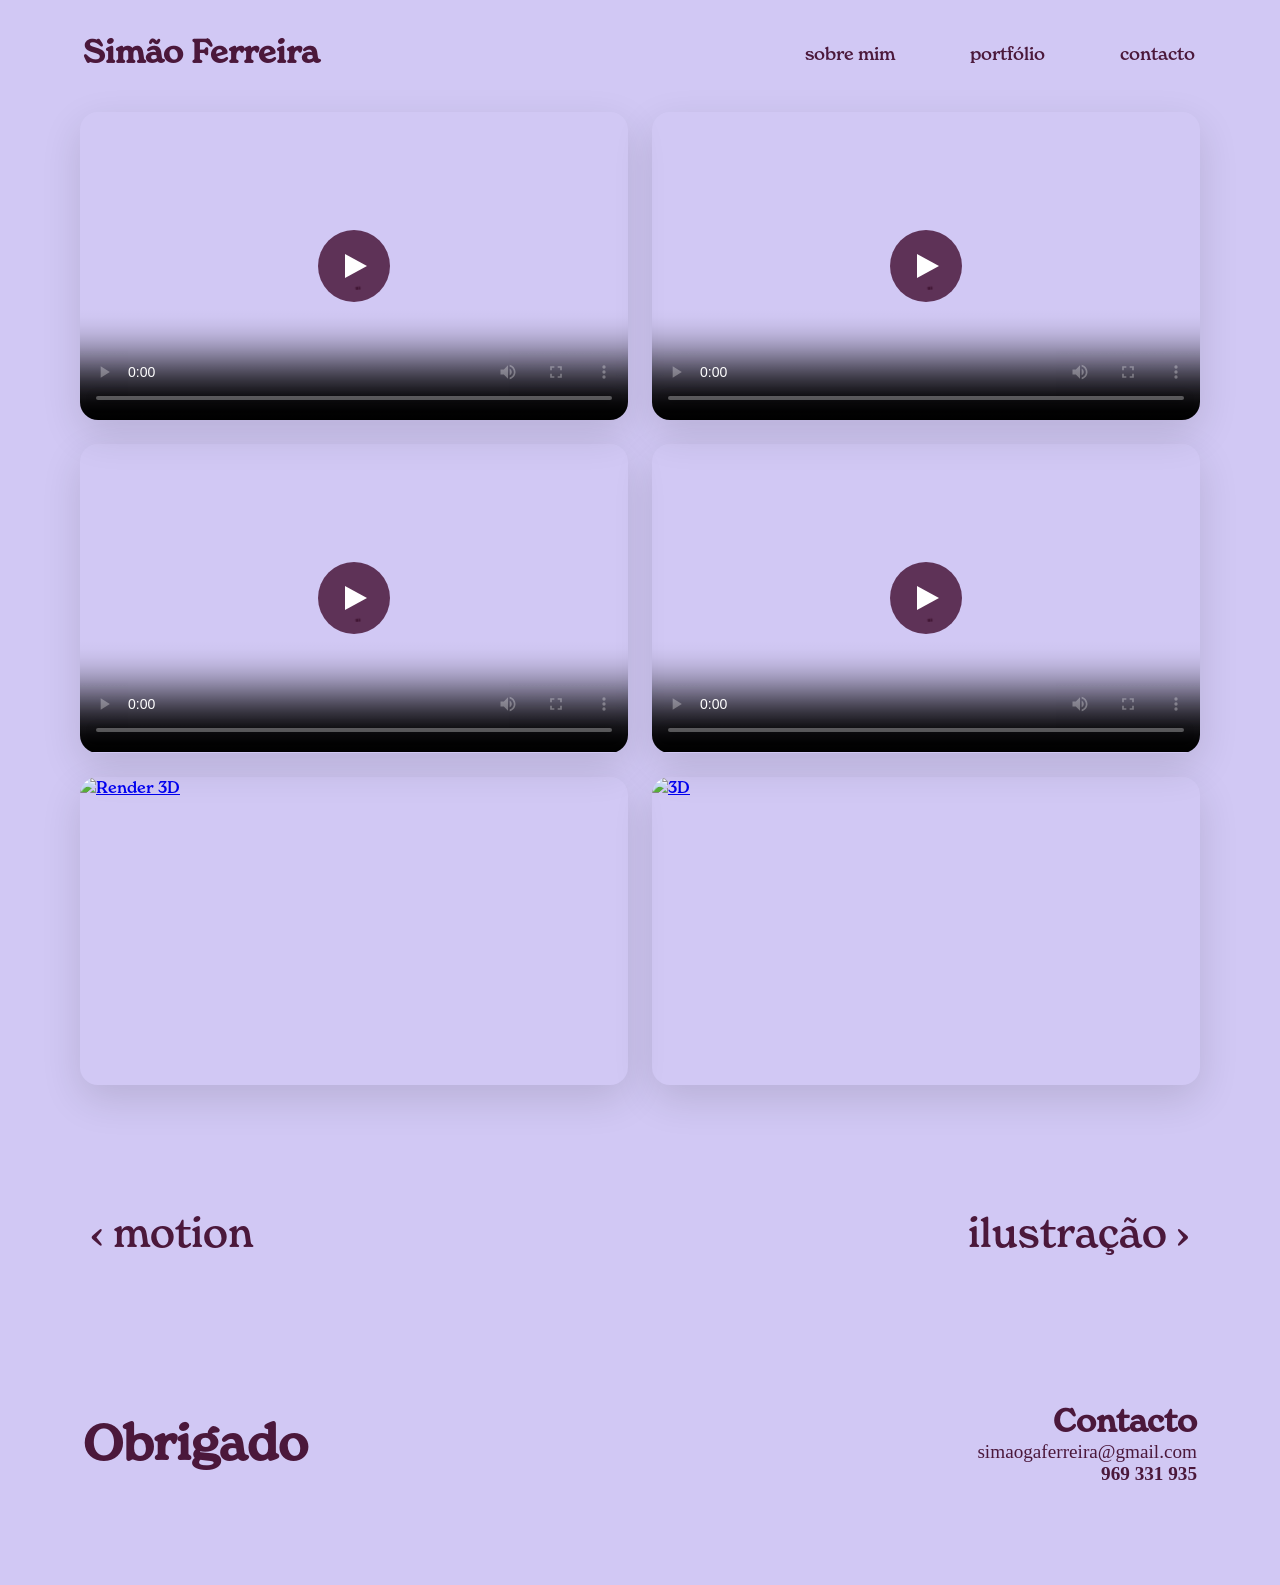
==== 3d.html @ 0c0d63fd "primeiro commit com LFS" ====
<!DOCTYPE html>
<html lang="PT">
<head>
    <meta charset="UTF-8">
    <meta http-equiv="X-UA-Compatible" content="IE=edge">
    <meta name="viewport" content="width=device-width, initial-scale=1.0">
    <title>Portfólio</title>
    <link rel="stylesheet" href="../static/style.css">
</head>

<body>
    <header class="header">
        <div class="header-left">Simão Ferreira</div>
        <nav class="header-right">
            <div class = buttons >
            <a href="index.html" class="button">sobre mim</a>
            <a href="portfolio.html" class="button">portfólio</a>
            <a href="contacto.html" class="button">contacto</a>
            </div>
        </nav>
    </header>

    <main class="video-page">
        <section class="video-grid">
            <div class="video-card">
                <div class="video-player">
                    <video preload="metadata" poster="../static/photos/3d-poster1.png" controls>
                        <source src="../static/videos/3d-1.mp4" type="video/mp4">
                        Seu navegador não suporta vídeo.
                    </video>
                    <button class="video-play" aria-label="Play vídeo"></button>
                </div>
            </div>
            <div class="video-card">
                <div class="video-player">
                    <video preload="metadata" poster="../static/photos/3d-poster2.png" controls>
                        <source src="../static/videos/3d-2.mp4" type="video/mp4">
                        Seu navegador não suporta vídeo.
                    </video>
                    <button class="video-play" aria-label="Play vídeo"></button>
                </div>
            </div>
            <div class="video-card">
                <div class="video-player">
                    <video preload="metadata" poster="../static/photos/3d-poster3.png" controls>
                        <source src="../static/videos/3d-3.mp4" type="video/mp4">
                        Seu navegador não suporta vídeo.
                    </video>
                    <button class="video-play" aria-label="Play vídeo"></button>
                </div>
            </div>
            <div class="video-card">
                <div class="video-player">
                    <video preload="metadata" poster="../static/photos/3d-poster4.jpg" controls>
                        <source src="../static/videos/3d-4.mp4" type="video/mp4">
                        Seu navegador não suporta vídeo.
                    </video>
                    <button class="video-play" aria-label="Play vídeo"></button>
                </div>
            </div>
            <div class="video-card">
                <div class="image-player">
                    <a href="../static/photos/3d-1.png" target="_blank" rel="noopener">
                        <img src="../static/photos/3d-1.png" alt="Render 3D" />
                    </a>
                </div>
            </div>
            <div class="video-card">
                <div class="image-player">
                    <a href="../static/photos/3d.png" target="_blank" rel="noopener">
                        <img src="../static/photos/3d.png" alt="3D" />
                    </a>
                </div>
            </div>
        </section>
    </main>

    <div class="category-nav">
        <a href="motion.html" class="nav-prev"><span class="arrow">‹</span> <span class="label">motion</span></a>
        <a href="ilustracao.html" class="nav-next"><span class="label">ilustração</span> <span class="arrow">›</span></a>
    </div>

    <footer class="footer">
        <div style="display: flex; justify-content: space-between; align-items: center; width: 100%;">
            <div style="font-family: 'New Spirit Medium', serif; font-size: 3rem; color: #4b183b; margin-left: 80px; font-weight: bold">Obrigado</div>
            <div style="text-align: right; margin-right: 80px;">
                <div style="font-family: 'New Spirit Medium', serif; font-size: 2rem; color: #4b183b; font-weight: bold">Contacto</div>
                <div style="font-family: 'Roboto Slab', serif; font-size: 1.2rem; color: #4b183b;">simaogaferreira@gmail.com</div>
                <div style="font-family: 'Roboto Slab', serif; font-size: 1.2rem; color: #4b183b; font-weight: bold;">969 331 935</div>
            </div>
        </div>
    </footer>

    <script>
        document.querySelectorAll('.video-player').forEach((player) => {
            const video = player.querySelector('video');
            const button = player.querySelector('.video-play');

            const updateState = () => {
                if (video.paused) {
                    player.classList.remove('playing');
                    button.style.opacity = '1';
                } else {
                    player.classList.add('playing');
                    button.style.opacity = '0';
                }
            };

            button.addEventListener('click', () => {
                if (video.paused) {
                    video.controls = true;
                    video.play();
                } else {
                    video.pause();
                }
            });

            video.addEventListener('play', updateState);
            video.addEventListener('pause', updateState);
            video.addEventListener('ended', () => {
                video.controls = false;
                updateState();
            });

            player.addEventListener('mouseenter', () => {
                player.classList.add('hovered');
            });
            player.addEventListener('mouseleave', () => {
                player.classList.remove('hovered');
            });

            updateState();
        });
    </script>
</body>
</html>
---- static/style.css ----
@font-face {
	font-family: 'New Spirit Medium';
	src: url('./font/new-spirit-medium/new-spirit-medium.otf') format('truetype');
	font-weight: normal;
	font-style: normal;
	font-display: swap;
}

/* Global sizing to prevent overflow from padding/margins */
*, *::before, *::after {
	box-sizing: border-box;
}

body {
	background: #D1C8F4;
	font-family: 'New Spirit Medium', serif;

	margin: 0;
	padding: 0;
	display: flex;
	flex-direction: column;
	min-height: 100vh;
	overflow-x: hidden;
}

.header {
	display: flex;
	justify-content: space-between;
	align-items: center;
	padding: 32px 48px 0 48px;
	font-size: 1.5rem;
	color: #4b183b;
}
.header-left {
	font-weight: bold;
	font-size: 2rem;
	margin-left: 35px;
}
.header-right a {
	color: #4b183b;
	text-decoration: none;
	margin-left: 32px;
	font-size: 1.1rem;
	border-bottom: 1px solid transparent;
	transition: border-color 0.2s;
	margin-right: 37px;
}
.header-right a:hover {
	border-bottom: 1px solid #4b183b;
}

.main-content {
	display: flex;
	justify-content: space-between;
	align-items: flex-start;
	margin: 10px 48px 0 80px;
}
.about-text {
	flex: 1;
	max-width: 700px;
	color: #4b183b;
}
.about-text h1 {
	font-size: 5rem;
	font-weight: bold;
	margin-bottom: 24px;
}
.about-text p {
	font-size: 1.7rem;
	margin-bottom: 18px;
	line-height: 1.1;
}
.about-image {
	flex: 1;
	display: flex;
	justify-content: center;
	align-items: center;
	margin: 69px 0 0 135px;
}
.about-image img {
	max-width: 867px;
	width: 100%;
	border-radius: 8px;
	box-shadow: 0 4px 24px rgba(0,0,0,0.12);
}

html, body {
	height: 100%;
}
.footer {
	text-align: center;
	color: #4b183b;
	font-size: 1.1rem;
	margin-top: auto;
	padding: 100px 3px;
}
.footer-index {
	padding: 50px 3px;
}
.footer-content {
	font-weight: bold;
}



.portfolio-intro {
    max-width: 1000px;
    margin: 0 auto 0px;
    padding: 0 3px;
    text-align: center;
    color: #4b183b;
    margin-top: 50px;
}

.portfolio-intro p {
    font-size: 2.3rem;
    line-height: 1.2;
    margin: 0.7em auto;
    max-width: 1000px;
	font-weight: bold;
}

.projects-grid {
    display: grid;
    grid-template-columns: repeat(3, 1fr);
    gap: 40px;
    padding: 40px;
    margin-top: 40px;
}

.project {
    position: relative;
    overflow: hidden;
    border-radius: 35px;
    cursor: pointer;
}

.project img {
    width: 100%;
    height: 400px;
    object-fit: cover;
    transition: 0.4s ease;
}

/* Overlay com texto */
.project .overlay {
    position: absolute;
    top: 0;
    left: 0;
    width: 100%;
    height: 100%;
    background: rgba(80, 0, 120, 0.7); /* cor roxa translúcida */
    color: white;
    font-size: 1.8rem;
    font-weight: bold;
    display: flex;
    justify-content: center;
    align-items: center;
    opacity: 0;
    transition: 0.4s ease;
}

/* Efeito hover */
.project:hover img {
    transform: scale(1.1);
    filter: blur(2px);
}

.project:hover .overlay {
    opacity: 1;
}

/* Contato */
.contact-text {
    flex: 1;
    max-width: 650px;
    color: #4b183b;
}

.contact-text h1 {
    font-size: 5rem;
    font-weight: bold;
    margin-bottom: 24px;
}

.contact-text p {
    font-size: 1.7rem;
    line-height: 1.2;
    margin-bottom: 18px;
}

.contact-info a {
    color: #4b183b;
    text-decoration: none;
    font-weight: bold;
}

.contact-form {
    flex: 1;
    max-width: 650px;
    padding: 40px 45px;
    background: rgba(255, 255, 255, 0.14);
    border: 2px solid rgba(75, 24, 59, 0.5);
    border-radius: 40px;
    box-shadow: 0 14px 40px rgba(0,0,0,0.1);
    backdrop-filter: blur(12px);
	margin-right: 32px;
    margin-top: 65px;
}

.contact-form form {
    display: flex;
    flex-direction: column;
}

.form-row {
    display: flex;
    gap: 18px;
    margin-bottom: 18px;
}

.form-group {
    display: flex;
    flex-direction: column;
    flex: 1;
    font-size: 1.1rem;
    color: #4b183b;
}

.form-group span {
    margin-bottom: 10px;
}

.form-group input,
.form-group textarea {
    padding: 18px 20px;
    border-radius: 30px;
    border: 2px solid rgba(75, 24, 59, 0.6);
    background: rgba(255, 255, 255, 0.6);
    font-size: 1.1rem;
    color: #4b183b;
    outline: none;
    transition: border-color 0.2s, box-shadow 0.2s;
}

.form-group input:focus,
.form-group textarea:focus {
    border-color: rgba(75, 24, 59, 0.9);
    box-shadow: 0 0 0 4px rgba(75, 24, 59, 0.14);
}

.form-group textarea {
    resize: vertical;
    min-height: 150px;
}

.submit-button {
    width: 180px;
    padding: 18px 0;
    margin-top: 8px;
    border: none;
    border-radius: 50px;
    font-size: 1.3rem;
    font-weight: bold;
    color: #fff;
    background: #4b183b;
    cursor: pointer;
    align-self: flex-start;
    transition: transform 0.2s, box-shadow 0.2s;
}

.submit-button:hover {
    transform: translateY(-2px);
    box-shadow: 0 12px 20px rgba(75, 24, 59, 0.25);
}

@media (max-width: 960px) {
    .main-content {
        flex-direction: column;
        margin: 40px 32px 0 32px;
    }

    .about-image {
        margin: 40px 0 0 0;
    }

    .contact-form {
        margin-top: 50px;
    }

    .form-row {
        flex-direction: column;
    }
}

/* Gallery Fotografia / Ilustração */
.gallery-container {
    flex: 1;
    padding: 48px 60px;
    margin: 0 auto;
    width: 100%;
    max-width: 100%;
    box-sizing: border-box;
}

.gallery-grid {
    column-count: 2;
    column-gap: 100px;
    width: 100%;
}

.gallery-item {
    display: block;
    width: 100%;
    position: relative;
    overflow: hidden;
    font-size: initial;
    margin-bottom: 40px;
    margin-top: 0px;
    break-inside: avoid;
}

.gallery-item img {
    width: 100%;
    height: auto;
    display: block;
}

/* Gallery com largura total (sem espaço nos cantos) */
.gallery-container-fullwidth {
    padding: 30px 0;
    margin: 0;
}

/* Gallery sem espaço entre imagens (fotografia.html) */
.gallery-container-fullwidth .gallery-grid {
    column-gap: 0;
}

.gallery-container-fullwidth .gallery-item {
    margin-bottom: 0;
    margin-top: 0;
}

/* Vídeos */
.video-page {
    flex: 1;
    padding: 40px 80px 60px;
    display: flex;
    flex-direction: column;
    gap: 48px;
}

.video-row {
    display: flex;
    justify-content: center;
    width: 100%;
}

.video-card-large {
    width: min(92vw, 1400px);
    max-width: 100%;
    aspect-ratio: 16 / 9;  /* adiciona isto */
    overflow: hidden;
    border-radius: 18px;
    box-shadow: 0 14px 40px rgba(0,0,0,0.12);
}

.video-card-large video {
    width: 100%;
    height: 100%;
    object-fit: contain;
    display: block;
}

.video-card {
    width: 100%;
    aspect-ratio: 16 / 9;
    margin: 0;
    overflow: hidden;
    border-radius: 18px;
    box-shadow: 0 14px 40px rgba(0,0,0,0.12);
}

.video-card video {
    width: 100%;
    height: 100%;
    object-fit: contain;
    display: block;
}

.video-text {
    max-width: 900px;
    margin: 0 auto;
    text-align: center;
    color: #4b183b;
    font-size: 1.6rem;
    line-height: 1.4;
}

.video-grid {
    display: grid;
    grid-template-columns: repeat(auto-fit, minmax(460px, 1fr));
    justify-content: center;
    gap: 24px;
    width: 100%;
    max-width: 1280px;
    margin: 0 auto;
}
.video-player {
    position: relative;
    width: 100%;
    height: 100%;
}

.image-player {
    position: relative;
    width: 100%;
    height: 100%;
}

.image-player img {
    width: 100%;
    height: 100%;
    object-fit: cover;
    display: block;
}

.video-play {
    position: absolute;
    top: 50%;
    left: 50%;
    transform: translate(-50%, -50%);
    width: 72px;
    height: 72px;
    background: rgba(75, 24, 59, 0.85);
    border: none;
    border-radius: 50%;
    cursor: pointer;
    z-index: 10;
}
.video-play::after {
    content: '';
    display: block;
    width: 0;
    height: 0;
    border-style: solid;
    border-width: 12px 0 12px 22px;
    border-color: transparent transparent transparent #ffffff;
    margin-left: 35%;
}

@media (max-width: 960px) {
    .video-page {
        padding: 30px 24px;
        gap: 32px;
    }

    .video-card {
        width: 100%;
    }

    .video-card-large {
        width: 100%;
    }

    .video-grid {
        gap: 18px;
    }
}

.gallery-container-grid {
    flex: 1;
    padding: 48px 60px;
    margin: 0;
    width: 100%;
    max-width: 100%;
    box-sizing: border-box;
}

.gallery-grid-3x3 {
    column-count: 3;
    column-gap: 60px;
    width: 100%;
}

.gallery-item-grid {
    display: inline-block;
    width: 100%;
    position: relative;
    overflow: hidden;
    margin-bottom: 30px;
    margin-top: 30px;
    break-inside: avoid;
}

.gallery-item-grid img {
    width: 100%;
    height: auto;
    display: block;
}

@media (max-width: 768px) {
    .gallery-grid {
        column-count: 1;
    }

    .gallery-item {
        width: 100%;
    }

    .gallery-grid-3x3 {
        grid-template-columns: repeat(2, 1fr);
        gap: 20px;
    }
}

@media (max-width: 480px) {
    .gallery-grid-3x3 {
        grid-template-columns: 1fr;
        gap: 16px;
    }
}

/* Navegação entre categorias */
.category-nav {
    display: flex;
    justify-content: space-between;
    align-items: center;
    padding: 60px 80px 40px;
    color: #4b183b;
    font-family: 'New Spirit Medium', serif;
    font-size: 2.5rem;
}

.category-nav a {
    text-decoration: none;
    color: inherit;
    display: inline-flex;
    align-items: center;
    gap: 0.6rem;
    padding: 0.2rem 0.6rem;
}

.category-nav a:hover {
    text-decoration: underline;
}

.category-nav .arrow {
    font-size: 2.5rem;
}

@media (max-width: 768px) {
    .category-nav {
        flex-direction: column;
        gap: 14px;
        padding: 40px 40px 30px;
    }
}
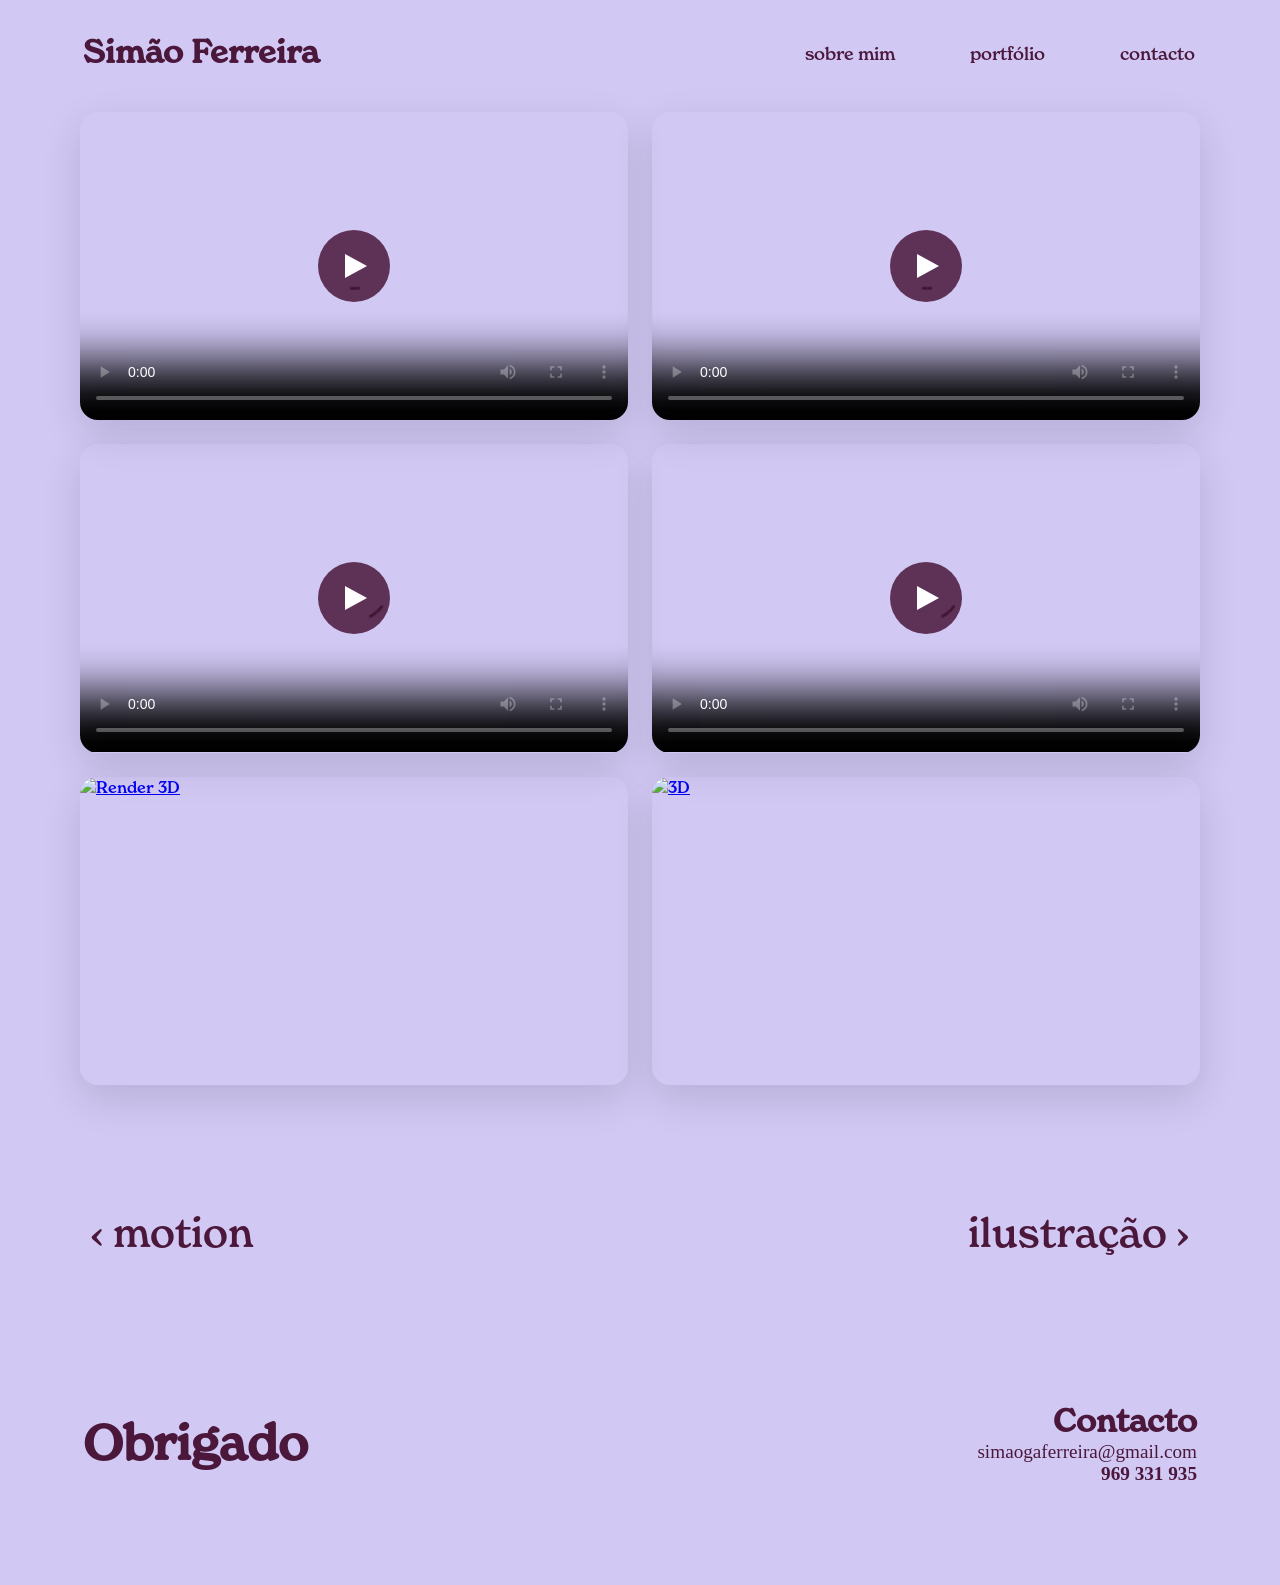
==== commit 1e270cae: "corrigir caminhos das imagens" ====
--- a/3d.html
+++ b/3d.html
@@ -5,7 +5,7 @@
     <meta http-equiv="X-UA-Compatible" content="IE=edge">
     <meta name="viewport" content="width=device-width, initial-scale=1.0">
     <title>Portfólio</title>
-    <link rel="stylesheet" href="../static/style.css">
+    <link rel="stylesheet" href="static/style.css">
 </head>
 
 <body>
@@ -24,8 +24,8 @@
         <section class="video-grid">
             <div class="video-card">
                 <div class="video-player">
-                    <video preload="metadata" poster="../static/photos/3d-poster1.png" controls>
-                        <source src="../static/videos/3d-1.mp4" type="video/mp4">
+                    <video preload="metadata" poster="static/photos/3d-poster1.png" controls>
+                        <source src="static/videos/3d-1.mp4" type="video/mp4">
                         Seu navegador não suporta vídeo.
                     </video>
                     <button class="video-play" aria-label="Play vídeo"></button>
@@ -33,8 +33,8 @@
             </div>
             <div class="video-card">
                 <div class="video-player">
-                    <video preload="metadata" poster="../static/photos/3d-poster2.png" controls>
-                        <source src="../static/videos/3d-2.mp4" type="video/mp4">
+                    <video preload="metadata" poster="static/photos/3d-poster2.png" controls>
+                        <source src="static/videos/3d-2.mp4" type="video/mp4">
                         Seu navegador não suporta vídeo.
                     </video>
                     <button class="video-play" aria-label="Play vídeo"></button>
@@ -42,8 +42,8 @@
             </div>
             <div class="video-card">
                 <div class="video-player">
-                    <video preload="metadata" poster="../static/photos/3d-poster3.png" controls>
-                        <source src="../static/videos/3d-3.mp4" type="video/mp4">
+                    <video preload="metadata" poster="static/photos/3d-poster3.png" controls>
+                        <source src="static/videos/3d-3.mp4" type="video/mp4">
                         Seu navegador não suporta vídeo.
                     </video>
                     <button class="video-play" aria-label="Play vídeo"></button>
@@ -51,8 +51,8 @@
             </div>
             <div class="video-card">
                 <div class="video-player">
-                    <video preload="metadata" poster="../static/photos/3d-poster4.jpg" controls>
-                        <source src="../static/videos/3d-4.mp4" type="video/mp4">
+                    <video preload="metadata" poster="static/photos/3d-poster4.jpg" controls>
+                        <source src="static/videos/3d-4.mp4" type="video/mp4">
                         Seu navegador não suporta vídeo.
                     </video>
                     <button class="video-play" aria-label="Play vídeo"></button>
@@ -60,15 +60,15 @@
             </div>
             <div class="video-card">
                 <div class="image-player">
-                    <a href="../static/photos/3d-1.png" target="_blank" rel="noopener">
-                        <img src="../static/photos/3d-1.png" alt="Render 3D" />
+                    <a href="static/photos/3d-1.png" target="_blank" rel="noopener">
+                        <img src="static/photos/3d-1.png" alt="Render 3D" />
                     </a>
                 </div>
             </div>
             <div class="video-card">
                 <div class="image-player">
-                    <a href="../static/photos/3d.png" target="_blank" rel="noopener">
-                        <img src="../static/photos/3d.png" alt="3D" />
+                    <a href="static/photos/3d.png" target="_blank" rel="noopener">
+                        <img src="static/photos/3d.png" alt="3D" />
                     </a>
                 </div>
             </div>
--- a/static/style.css
+++ b/static/style.css
@@ -1,6 +1,6 @@
 @font-face {
 	font-family: 'New Spirit Medium';
-	src: url('./font/new-spirit-medium/new-spirit-medium.otf') format('truetype');
+	src: url('font/new-spirit-medium/new-spirit-medium.otf') format('truetype');
 	font-weight: normal;
 	font-style: normal;
 	font-display: swap;
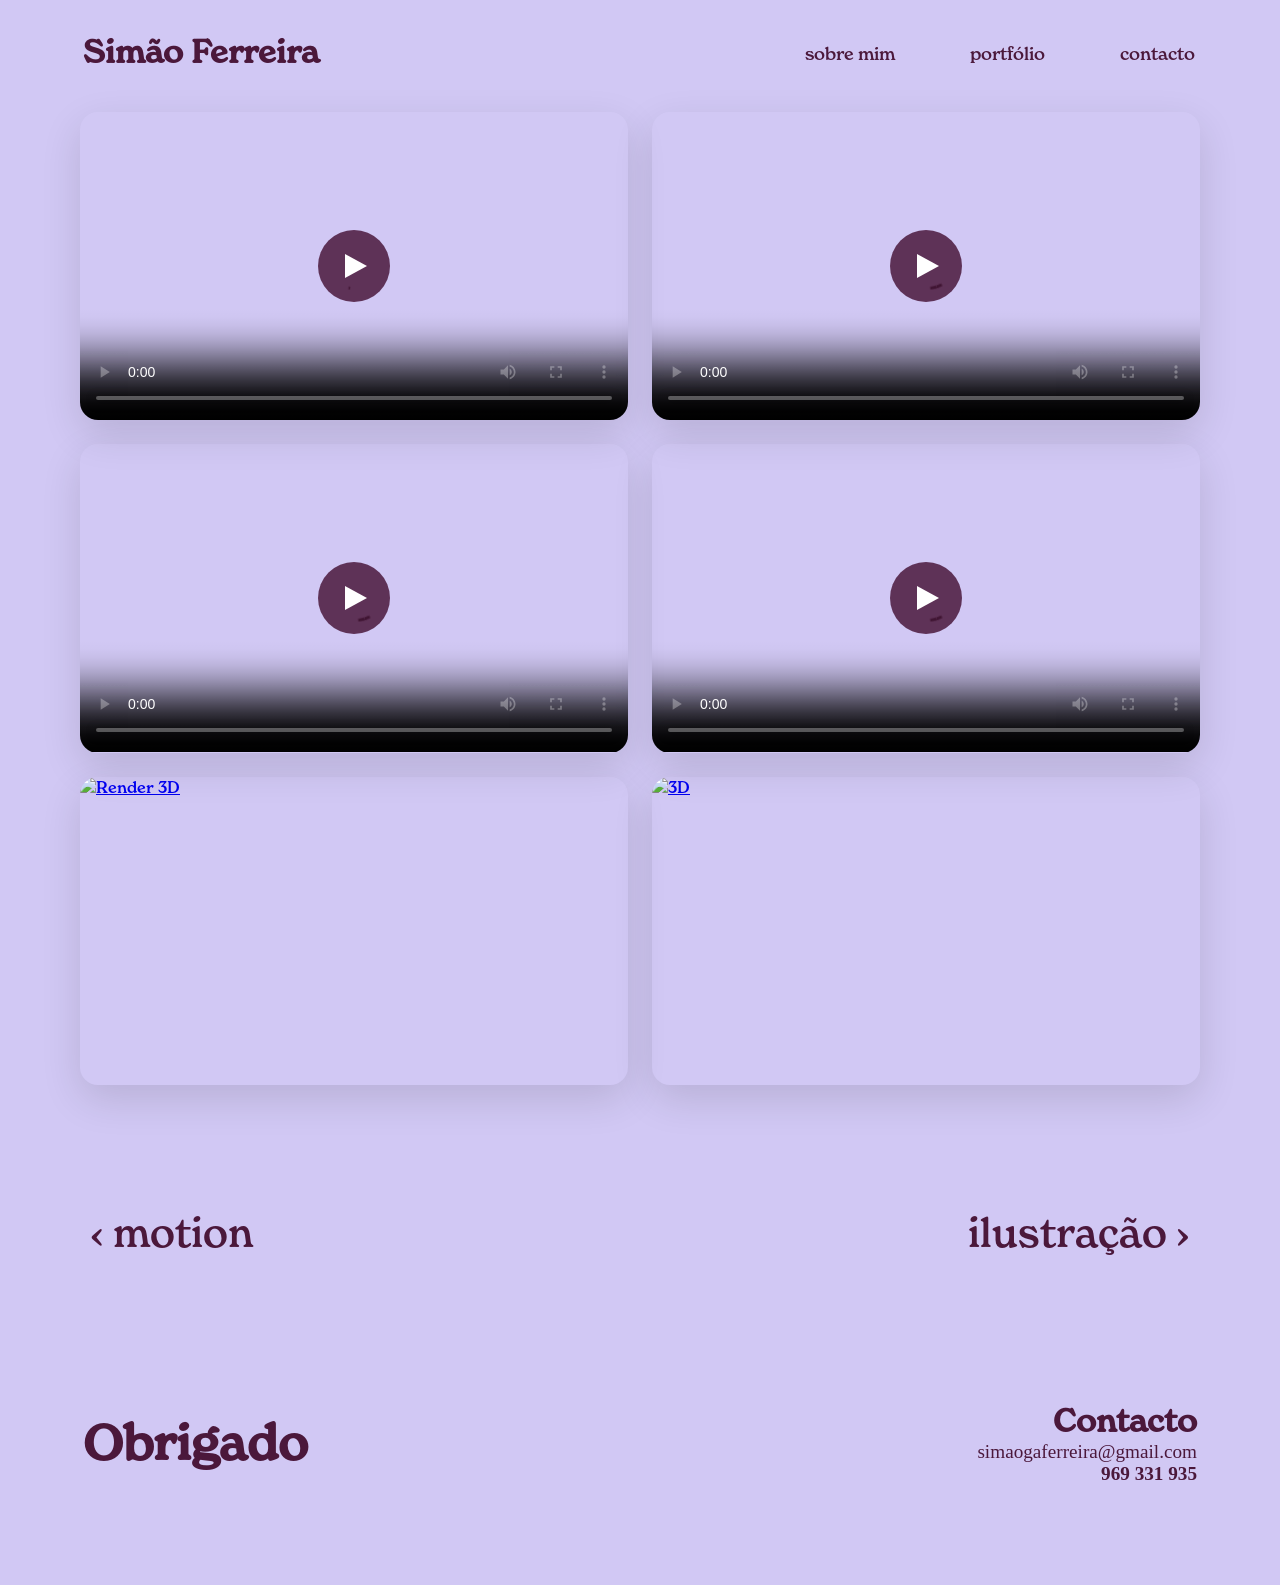
==== commit df4c69a3: "corrigir caminhos relativos para GitHub Pages" ====
--- a/3d.html
+++ b/3d.html
@@ -25,7 +25,7 @@
             <div class="video-card">
                 <div class="video-player">
                     <video preload="metadata" poster="static/photos/3d-poster1.png" controls>
-                        <source src="static/videos/3d-1.mp4" type="video/mp4">
+                        <source src="./static/videos/3d-1.mp4" type="video/mp4">
                         Seu navegador não suporta vídeo.
                     </video>
                     <button class="video-play" aria-label="Play vídeo"></button>
@@ -33,7 +33,7 @@
             </div>
             <div class="video-card">
                 <div class="video-player">
-                    <video preload="metadata" poster="static/photos/3d-poster2.png" controls>
+                    <video preload="metadata" poster="./static/photos/3d-poster2.png" controls>
                         <source src="static/videos/3d-2.mp4" type="video/mp4">
                         Seu navegador não suporta vídeo.
                     </video>
@@ -42,8 +42,8 @@
             </div>
             <div class="video-card">
                 <div class="video-player">
-                    <video preload="metadata" poster="static/photos/3d-poster3.png" controls>
-                        <source src="static/videos/3d-3.mp4" type="video/mp4">
+                    <video preload="metadata" poster="./static/photos/3d-poster3.png" controls>
+                        <source src="./static/videos/3d-3.mp4" type="video/mp4">
                         Seu navegador não suporta vídeo.
                     </video>
                     <button class="video-play" aria-label="Play vídeo"></button>
@@ -51,8 +51,8 @@
             </div>
             <div class="video-card">
                 <div class="video-player">
-                    <video preload="metadata" poster="static/photos/3d-poster4.jpg" controls>
-                        <source src="static/videos/3d-4.mp4" type="video/mp4">
+                    <video preload="metadata" poster="./static/photos/3d-poster4.jpg" controls>
+                        <source src="./static/videos/3d-4.mp4" type="video/mp4">
                         Seu navegador não suporta vídeo.
                     </video>
                     <button class="video-play" aria-label="Play vídeo"></button>
@@ -60,15 +60,15 @@
             </div>
             <div class="video-card">
                 <div class="image-player">
-                    <a href="static/photos/3d-1.png" target="_blank" rel="noopener">
-                        <img src="static/photos/3d-1.png" alt="Render 3D" />
+                    <a href="./static/photos/3d-1.png" target="_blank" rel="noopener">
+                        <img src="./static/photos/3d-1.png" alt="Render 3D" />
                     </a>
                 </div>
             </div>
             <div class="video-card">
                 <div class="image-player">
-                    <a href="static/photos/3d.png" target="_blank" rel="noopener">
-                        <img src="static/photos/3d.png" alt="3D" />
+                    <a href="./static/photos/3d.png" target="_blank" rel="noopener">
+                        <img src="./static/photos/3d.png" alt="3D" />
                     </a>
                 </div>
             </div>
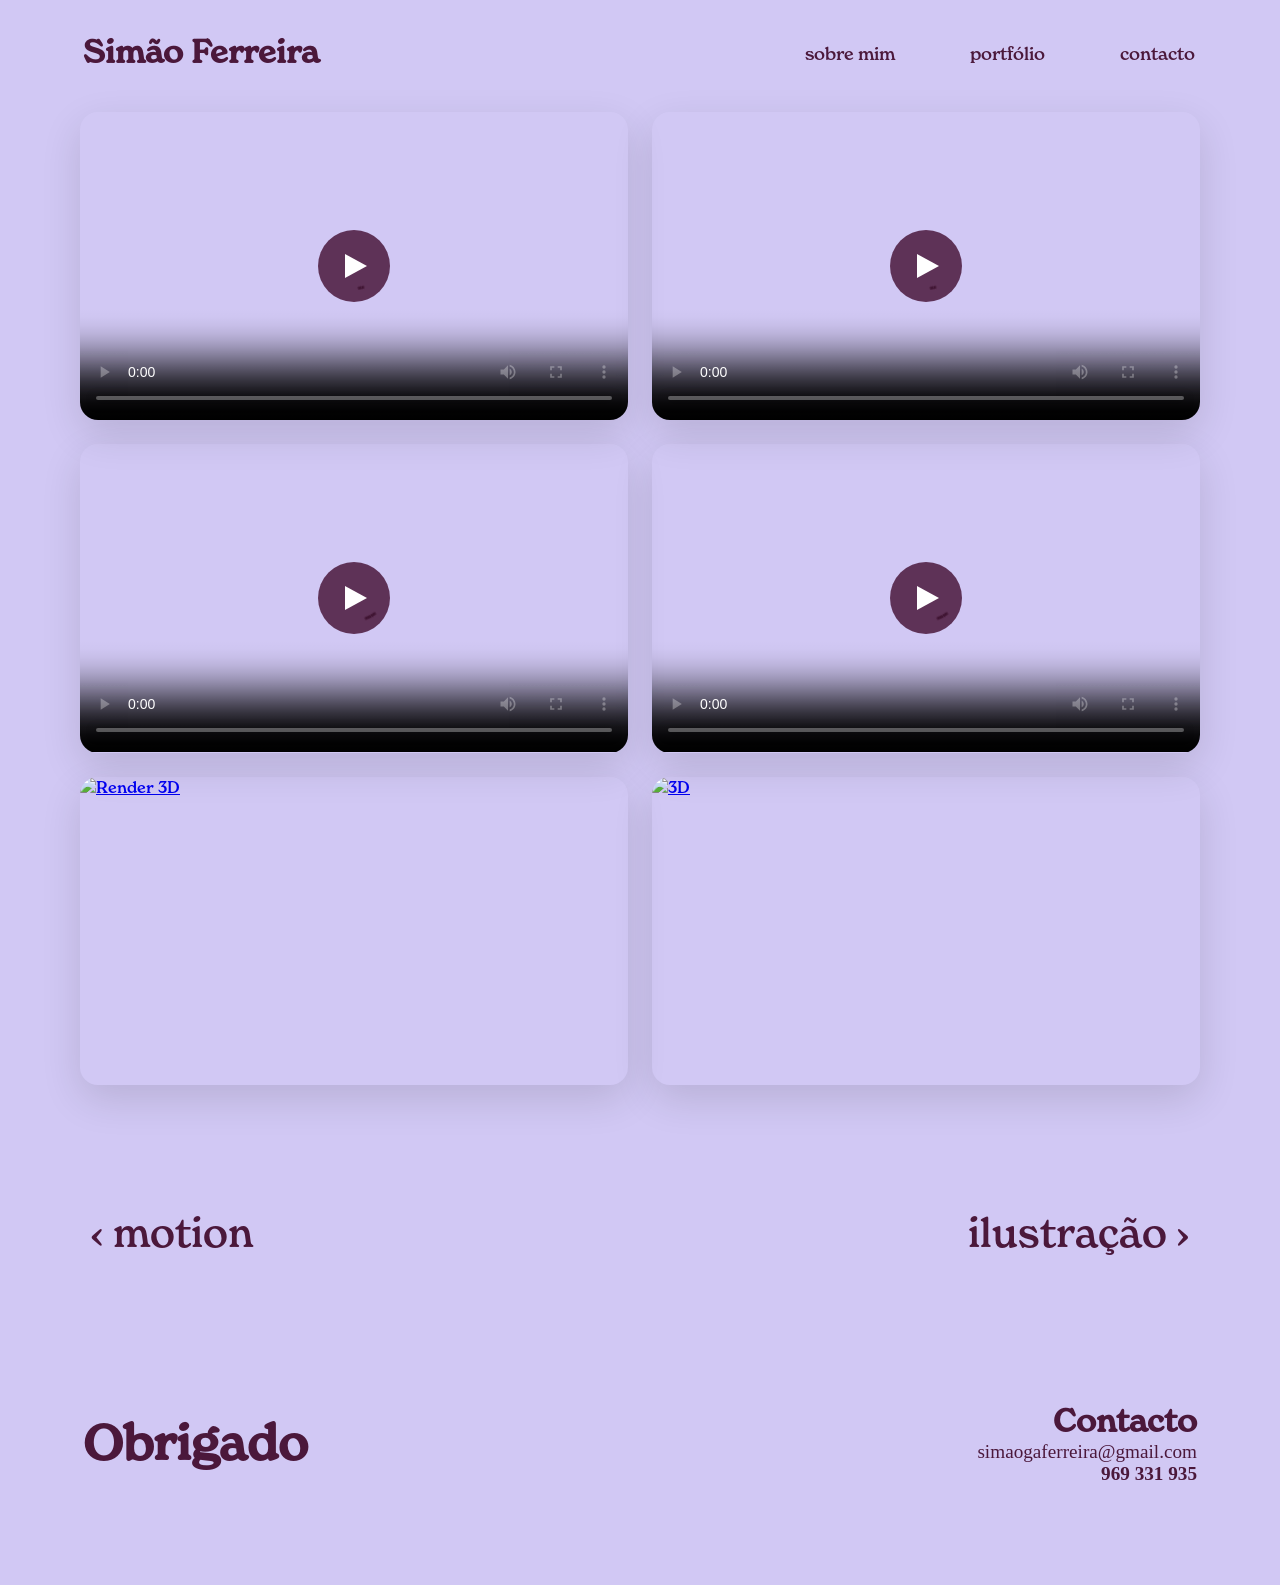
==== commit ca187802: "corrigir caminhos relativos para GitHub Pages" ====
--- a/3d.html
+++ b/3d.html
@@ -24,8 +24,8 @@
         <section class="video-grid">
             <div class="video-card">
                 <div class="video-player">
-                    <video preload="metadata" poster="static/photos/3d-poster1.png" controls>
-                        <source src="./static/videos/3d-1.mp4" type="video/mp4">
+                    <video preload="metadata" poster="https://media.githubusercontent.com/media/simaogaferreira-8/portfolio/main/static/photos/3d-poster1.png" controls>
+                        <source src="https://media.githubusercontent.com/media/simaogaferreira-8/portfolio/main/static/videos/3d-1.mp4" type="video/mp4">
                         Seu navegador não suporta vídeo.
                     </video>
                     <button class="video-play" aria-label="Play vídeo"></button>
@@ -33,8 +33,8 @@
             </div>
             <div class="video-card">
                 <div class="video-player">
-                    <video preload="metadata" poster="./static/photos/3d-poster2.png" controls>
-                        <source src="static/videos/3d-2.mp4" type="video/mp4">
+                    <video preload="metadata" poster="https://media.githubusercontent.com/media/simaogaferreira-8/portfolio/main/static/photos/3d-poster2.png" controls>
+                        <source src="https://media.githubusercontent.com/media/simaogaferreira-8/portfolio/main/static/videos/3d-2.mp4" type="video/mp4">
                         Seu navegador não suporta vídeo.
                     </video>
                     <button class="video-play" aria-label="Play vídeo"></button>
@@ -42,8 +42,8 @@
             </div>
             <div class="video-card">
                 <div class="video-player">
-                    <video preload="metadata" poster="./static/photos/3d-poster3.png" controls>
-                        <source src="./static/videos/3d-3.mp4" type="video/mp4">
+                    <video preload="metadata" poster="https://media.githubusercontent.com/media/simaogaferreira-8/portfolio/main/static/photos/3d-poster3.png" controls>
+                        <source src="https://media.githubusercontent.com/media/simaogaferreira-8/portfolio/main/static/videos/3d-3.mp4" type="video/mp4">
                         Seu navegador não suporta vídeo.
                     </video>
                     <button class="video-play" aria-label="Play vídeo"></button>
@@ -51,8 +51,8 @@
             </div>
             <div class="video-card">
                 <div class="video-player">
-                    <video preload="metadata" poster="./static/photos/3d-poster4.jpg" controls>
-                        <source src="./static/videos/3d-4.mp4" type="video/mp4">
+                    <video preload="metadata" poster="https://media.githubusercontent.com/media/simaogaferreira-8/portfolio/main/static/photos/3d-poster4.jpg" controls>
+                        <source src="https://media.githubusercontent.com/media/simaogaferreira-8/portfolio/main/static/videos/3d-4.mp4" type="video/mp4">
                         Seu navegador não suporta vídeo.
                     </video>
                     <button class="video-play" aria-label="Play vídeo"></button>
@@ -60,15 +60,15 @@
             </div>
             <div class="video-card">
                 <div class="image-player">
-                    <a href="./static/photos/3d-1.png" target="_blank" rel="noopener">
-                        <img src="./static/photos/3d-1.png" alt="Render 3D" />
+                    <a href="https://media.githubusercontent.com/media/simaogaferreira-8/portfolio/main/static/photos/3d-1.png" target="_blank" rel="noopener">
+                        <img src="https://media.githubusercontent.com/media/simaogaferreira-8/portfolio/main/static/photos/3d-1.png" alt="Render 3D" />
                     </a>
                 </div>
             </div>
             <div class="video-card">
                 <div class="image-player">
-                    <a href="./static/photos/3d.png" target="_blank" rel="noopener">
-                        <img src="./static/photos/3d.png" alt="3D" />
+                    <a href="https://media.githubusercontent.com/media/simaogaferreira-8/portfolio/main/static/photos/3d.png" target="_blank" rel="noopener">
+                        <img src="https://media.githubusercontent.com/media/simaogaferreira-8/portfolio/main/static/photos/3d.png" alt="3D" />
                     </a>
                 </div>
             </div>
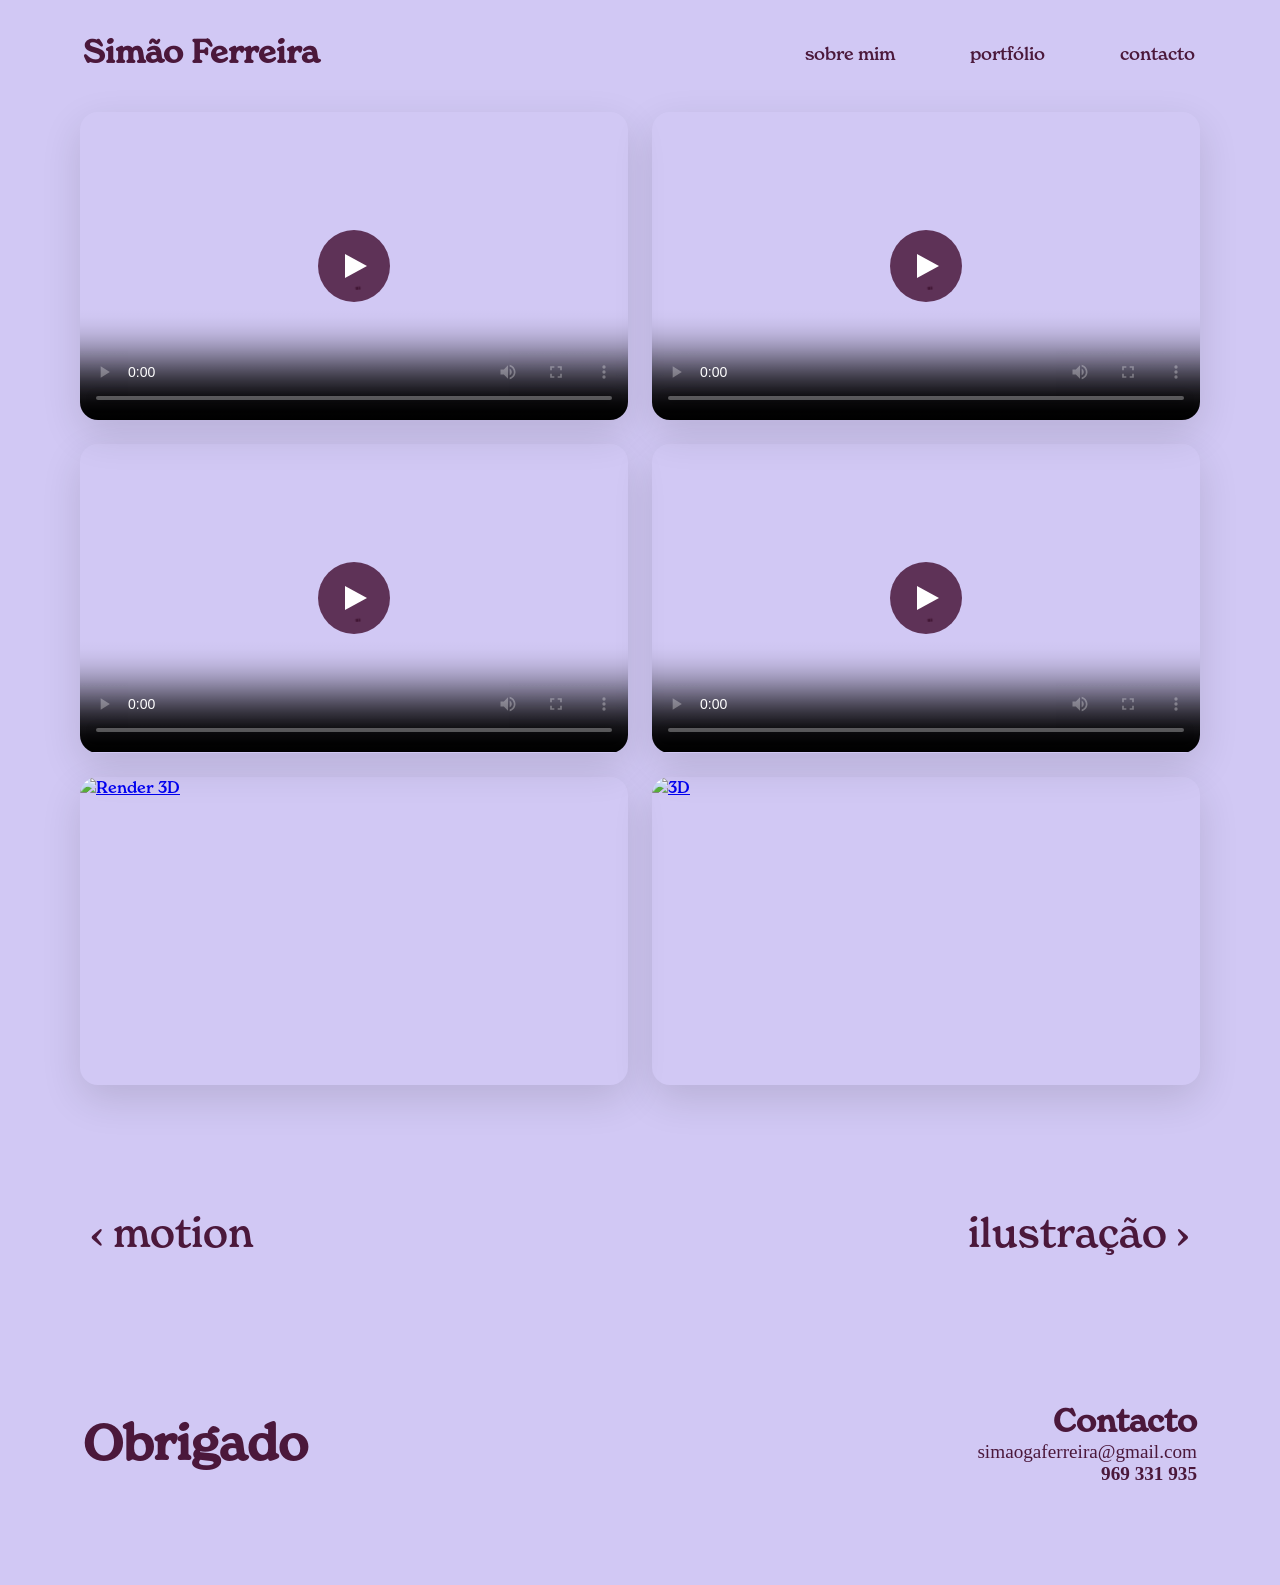
==== commit a388077b: "Adiciona 3d-poster3" ====
--- a/3d.html
+++ b/3d.html
@@ -42,7 +42,7 @@
             </div>
             <div class="video-card">
                 <div class="video-player">
-                    <video preload="metadata" poster="https://media.githubusercontent.com/media/simaogaferreira-8/portfolio/main/static/photos/3d-poster3.png" controls>
+                    <video preload="metadata" poster="https://media.githubusercontent.com/media/simaogaferreira-8/portfolio/main/static/photos/3d-poster3.jpg" controls>
                         <source src="https://media.githubusercontent.com/media/simaogaferreira-8/portfolio/main/static/videos/3d-3.mp4" type="video/mp4">
                         Seu navegador não suporta vídeo.
                     </video>
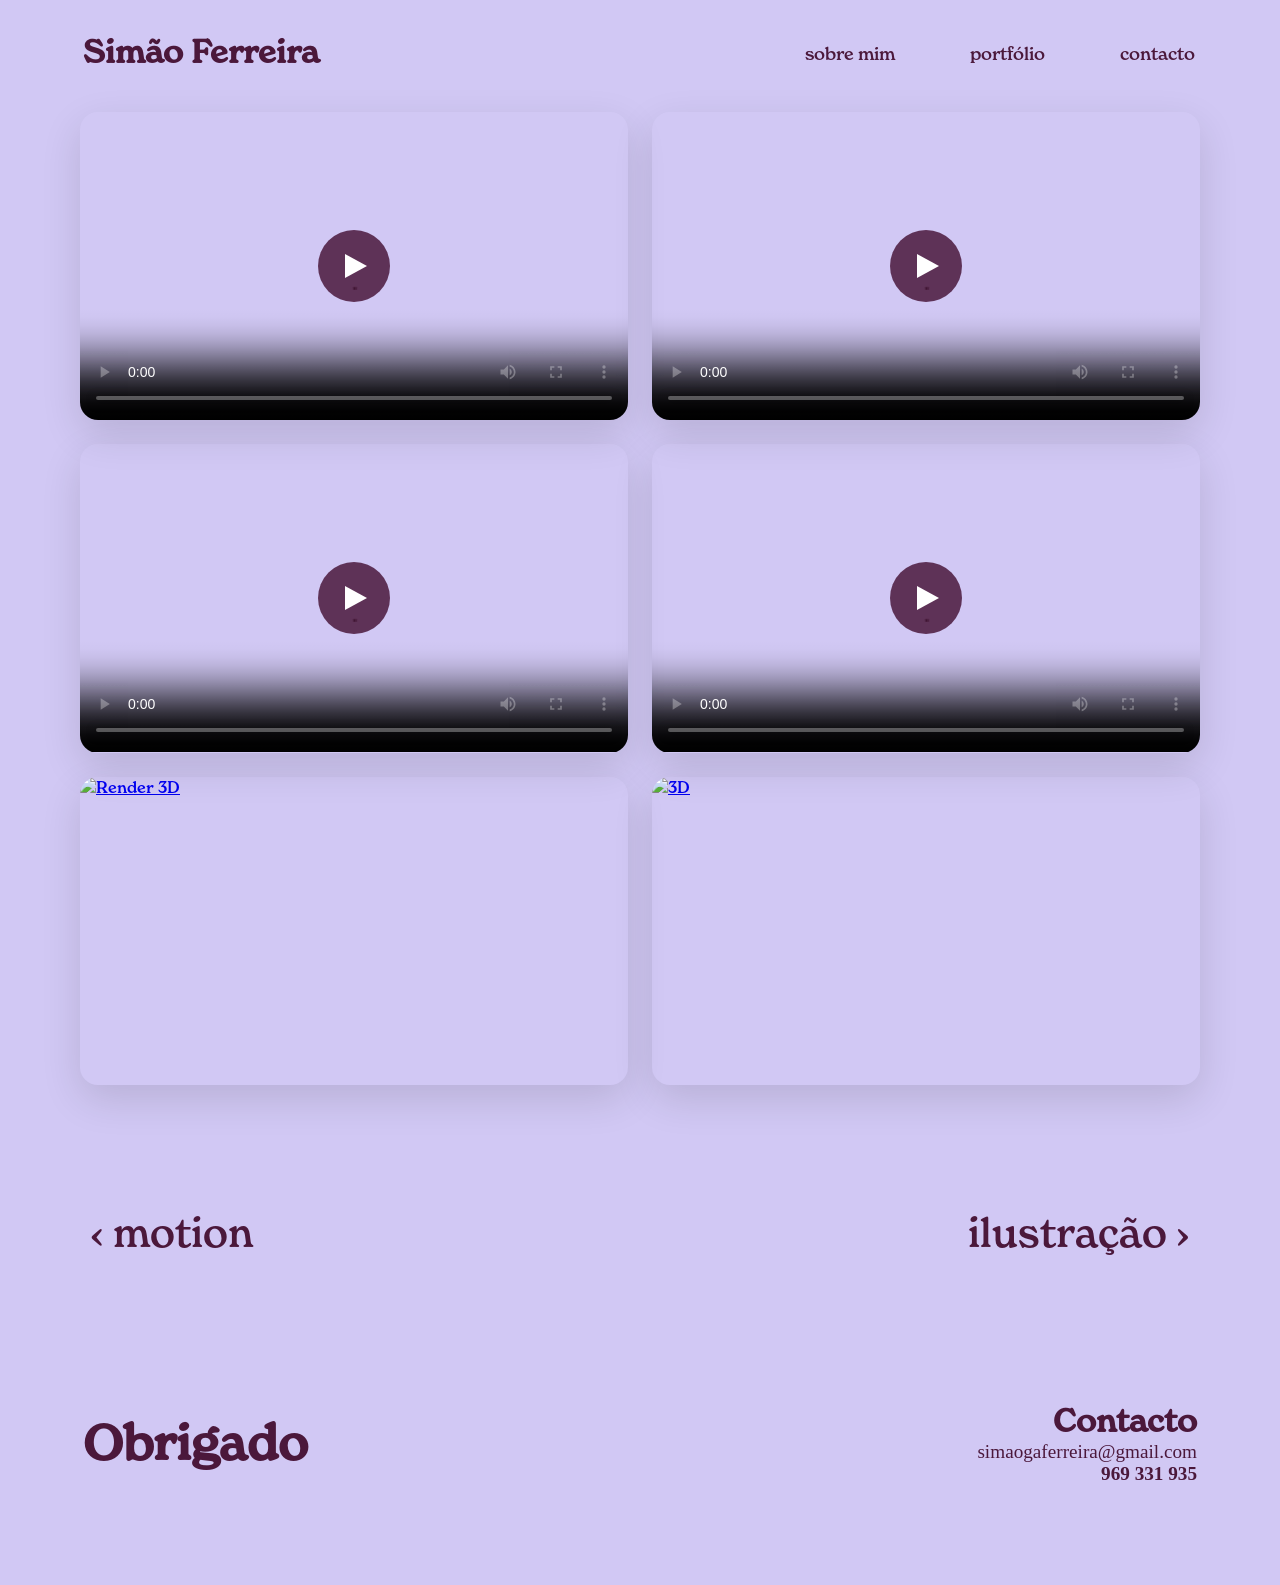
==== commit 1ac15ce7: "corrige link da imagem" ====
--- a/3d.html
+++ b/3d.html
@@ -42,7 +42,7 @@
             </div>
             <div class="video-card">
                 <div class="video-player">
-                    <video preload="metadata" poster="https://media.githubusercontent.com/media/simaogaferreira-8/portfolio/main/static/photos/3d-poster3.jpg" controls>
+                    <video preload="metadata" poster="https://media.githubusercontent.com/media/simaogaferreira-8/portfolio/main/static/photos/3d-poster3.jpg?v=3" controls>
                         <source src="https://media.githubusercontent.com/media/simaogaferreira-8/portfolio/main/static/videos/3d-3.mp4" type="video/mp4">
                         Seu navegador não suporta vídeo.
                     </video>
